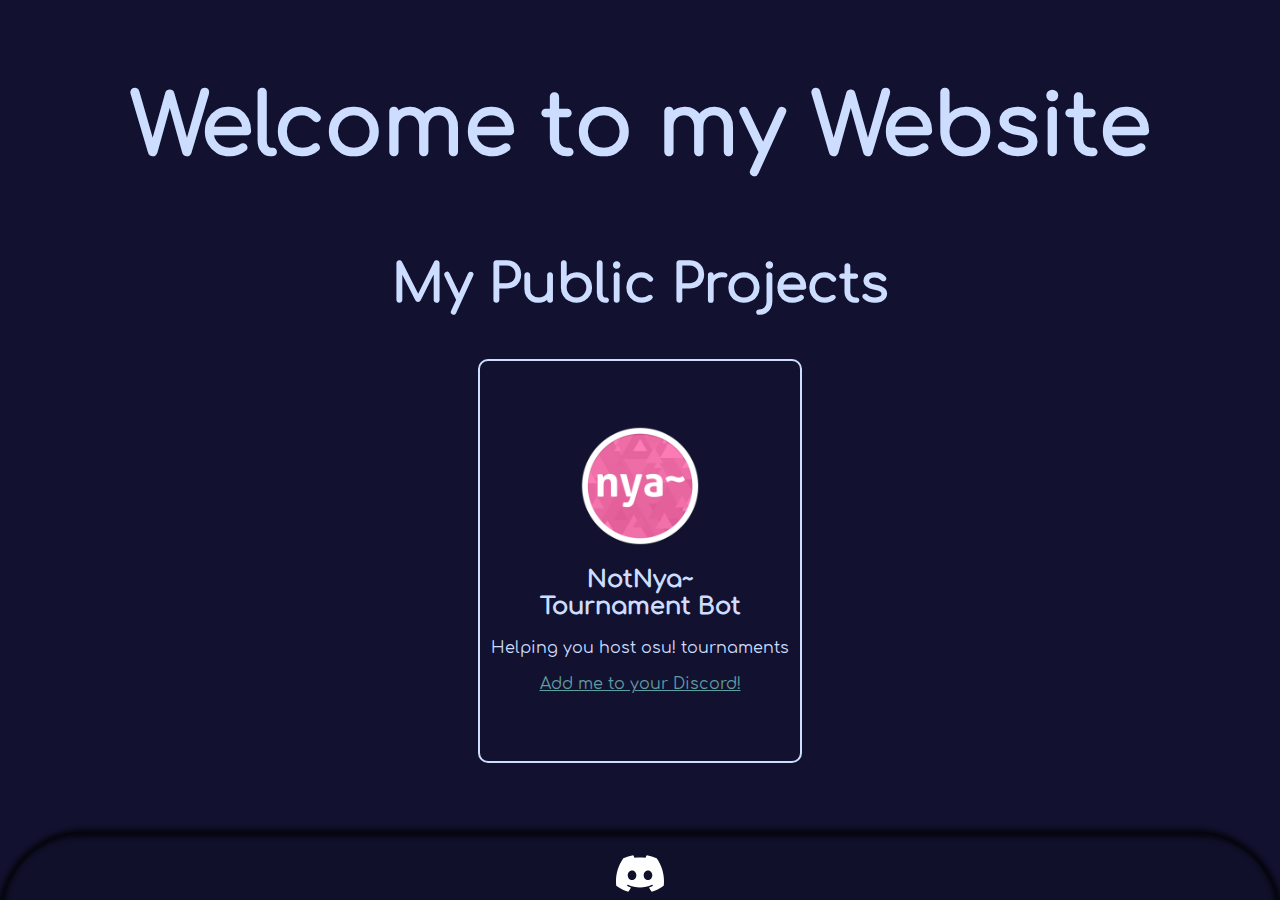
==== index.html @ 64abc387 "added link previews" ====
<!DOCTYPE html>
<html lang="en-US">
<head>
	<title>キグルセン - Homepage</title>

	<meta charset="utf-8"/>
	<meta name="description" content="The main website for キグルセン. You can find all of my public projects here and maybe I'll add some web apps some day."/>
	<meta property="og:image" content="https://cdn.discordapp.com/icons/1034754062509416499/07971fb5cf80f4fa4bf787a6dc78e8ee.webp">
	<meta property="og:url" content="https://kigurusen.github.io">
	<meta name="viewport" content="width=device-width,initial-scale=1"/>

	<link rel="stylesheet" type="text/css" href="style.css"/>

	<!-- <link rel="icon" href="favicon.ico" type="image/x-icon"/> icon coming soon™️ -->
	<!-- <link rel="icon" href="favicon32.png"/> higher res icon? (32x32 instead of 16x16) - coming soon™️ -->
</head>
<body>
	<h1 id="welcome">Welcome to my Website</h1>
	<h2 class="newSec">My Public Projects</h2>
	<main>
		<div class="project">
			<a href="NotNya/"><span></span></a>
			<img src="NotNya/image.png">
			<h2>NotNya~<br>Tournament Bot</h2>
			<div>Helping you host osu! tournaments</div>
			<!-- <a class="lnk" href="https://github.com/kigurusen/NotNya">Github page</a> -->
			<!-- <a class="lnk" href="NotNya/changelog.html">Changelog</a> -->
			<a class="lnk" href="https://discord.com/api/oauth2/authorize?client_id=974614271734448138&permissions=275280743440&scope=bot%20applications.commands" target="_blank" rel="noopener noreferrer">Add me to your Discord!</a>
		</div>
		<!-- <div class="project">
			<a href="project1/"><span></span></a>
			<img src="project1/image.png">
			<h2>project1</h2>
			<div>Description Here</div>
			<a class="lnk" href="https://github.com/kigurusen/">Github page</a>
			<a class="lnk" href="project1/changelog.html">Changelog</a>
		</div> -->
		<!-- <div class="project">
			<a href="project2/"><span></span></a>
			<img src="project2/image.png">
			<h2>project2</h2>
			<div>Description Here</div>
			<a class="lnk" href="https://github.com/kigurusen/">Github page</a>
			<a class="lnk" href="project2/changelog.html">Changelog</a>
		</div> -->
	</main>
	<footer>
		<!-- <a href="https://github.com/kigurusen" target="_blank" rel="noopener noreferrer">
			<img src="img/github.png" width="25rem">
		</a> -->
		<a href="https://discord.gg/EXKEfGQ9UM" target="_blank" rel="noopener noreferrer">
			<img src="img/discord.svg" width="25rem">
		</a>
		<!-- <a href="https://kigurusen.github.io">
			<img src="favicon32.png" width="25rem">
		</a> -->
	</footer>
</body>
</html>
---- style.css ----
@font-face {
	font-family: "Comfortaa-Regular";
	src: url("Comfortaa-Regular.ttf");
}

body {
	background-color: #121230;
	color: #cdf;
	text-align: center;
	font-family: "Comfortaa-Regular";
	margin: 0 0 6.5rem;
	width: 100%;
}	

#welcome {
	margin-top: 5rem;
	font-size: 64pt;
}

.newSec {
	margin: 5rem 0 2.5rem;
	font-size: 40pt;
}

main {
	display: flex;
	justify-content: center;
	flex-wrap: wrap;
}

.project img {
	height: 7.5rem;
}

.project {
	position: relative;
	display: flex;
	flex-direction: column;
	justify-content: center;
	align-items: center;

	margin: 5px;
	border: 2px solid #cdf;
	border-radius: 10px;
	
	width: 20rem;
	height: 25rem;

	transition: .1s ease-in-out;
}

@media (pointer:coarse) {
	.project:active {
		background-color: #10102a;
		translate: 0 3px;
		transition: .1s ease-out;
	}
}

@media (pointer:none), (pointer:fine) {
	.project:hover {
		background-color: #1b1b48;
		translate: -5px -5px;
		box-shadow: 5px 5px 5px 5px #060610;
		transition: .1s ease-in-out;
	}	
	
	.project:active {
		background-color: #10102a;
		translate: -5px -2px;
		transition: .1s ease-out;
	}	
}	

.project div {
	margin-bottom: 15px;
}

.project a {
	z-index: 2;
}

.project span {
	position: absolute; 
	width: 100%;
	height: 100%;
	top: 0;
	left: 0;
  
	z-index: 1;
}

.lnk {
	color: cadetblue;
	padding: 3px
}

.lnk:hover {
	color: #cdf;
}

footer {
	display: flex;
	justify-content: center;
	align-items: center;
	
	position: fixed;
	bottom: -1rem;
	right: 0;
	left: 0;
	padding-bottom: 5px;

	background-color: #10102a;
	border: 2px solid #060610;
	border-radius: 100px 100px 0 0;
	box-shadow: 0 0 5px 3px #060610, inset 0 0 5px 3px #060610;
	
	z-index: 3;
}

footer img {
	margin-top: 1rem;
	margin-bottom: 0.5rem;
	width: 3rem;
	padding: 5px;
}

footer a {
	text-decoration: none;
}
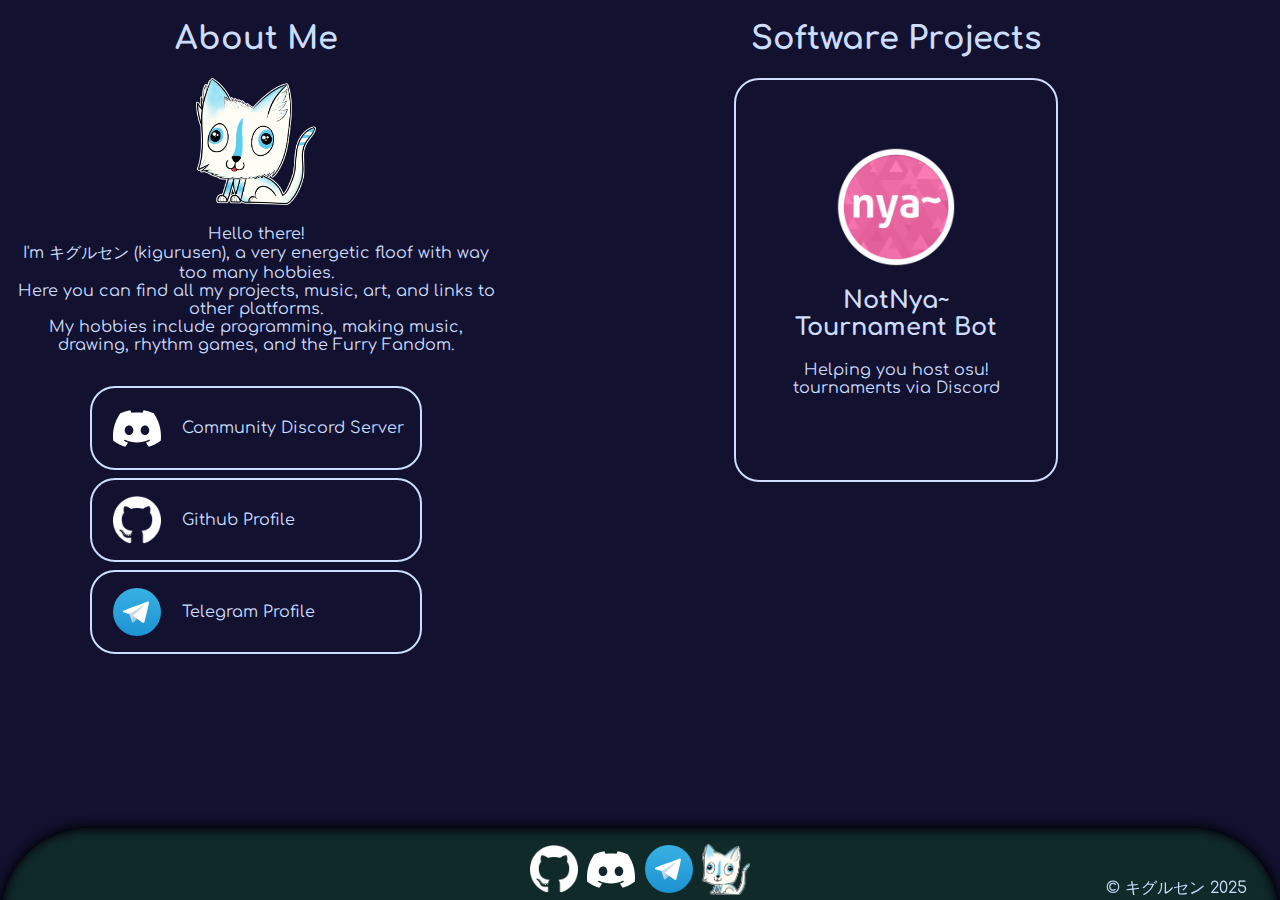
==== commit e3057867: "updated main site" ====
--- a/index.html
+++ b/index.html
@@ -1,59 +1,225 @@
 <!DOCTYPE html>
 <html lang="en-US">
-<head>
-	<title>キグルセン - Homepage</title>
-
-	<meta charset="utf-8"/>
-	<meta name="description" content="The main website for キグルセン. You can find all of my public projects here and maybe I'll add some web apps some day."/>
-	<meta property="og:image" content="https://cdn.discordapp.com/icons/1034754062509416499/07971fb5cf80f4fa4bf787a6dc78e8ee.webp">
-	<meta property="og:url" content="https://kigurusen.github.io">
-	<meta name="viewport" content="width=device-width,initial-scale=1"/>
-
-	<link rel="stylesheet" type="text/css" href="style.css"/>
-
-	<!-- <link rel="icon" href="favicon.ico" type="image/x-icon"/> icon coming soon™️ -->
-	<!-- <link rel="icon" href="favicon32.png"/> higher res icon? (32x32 instead of 16x16) - coming soon™️ -->
-</head>
-<body>
-	<h1 id="welcome">Welcome to my Website</h1>
-	<h2 class="newSec">My Public Projects</h2>
-	<main>
-		<div class="project">
-			<a href="NotNya/"><span></span></a>
-			<img src="NotNya/image.png">
-			<h2>NotNya~<br>Tournament Bot</h2>
-			<div>Helping you host osu! tournaments</div>
-			<!-- <a class="lnk" href="https://github.com/kigurusen/NotNya">Github page</a> -->
-			<!-- <a class="lnk" href="NotNya/changelog.html">Changelog</a> -->
-			<a class="lnk" href="https://discord.com/api/oauth2/authorize?client_id=974614271734448138&permissions=275280743440&scope=bot%20applications.commands" target="_blank" rel="noopener noreferrer">Add me to your Discord!</a>
-		</div>
-		<!-- <div class="project">
-			<a href="project1/"><span></span></a>
-			<img src="project1/image.png">
-			<h2>project1</h2>
-			<div>Description Here</div>
-			<a class="lnk" href="https://github.com/kigurusen/">Github page</a>
-			<a class="lnk" href="project1/changelog.html">Changelog</a>
-		</div> -->
-		<!-- <div class="project">
-			<a href="project2/"><span></span></a>
-			<img src="project2/image.png">
-			<h2>project2</h2>
-			<div>Description Here</div>
-			<a class="lnk" href="https://github.com/kigurusen/">Github page</a>
-			<a class="lnk" href="project2/changelog.html">Changelog</a>
-		</div> -->
-	</main>
-	<footer>
-		<!-- <a href="https://github.com/kigurusen" target="_blank" rel="noopener noreferrer">
-			<img src="img/github.png" width="25rem">
-		</a> -->
-		<a href="https://discord.gg/EXKEfGQ9UM" target="_blank" rel="noopener noreferrer">
-			<img src="img/discord.svg" width="25rem">
-		</a>
-		<!-- <a href="https://kigurusen.github.io">
-			<img src="favicon32.png" width="25rem">
-		</a> -->
-	</footer>
-</body>
+    <head>
+        <title>キグルセン - Homepage</title>
+
+        <style>
+            @import url('https://fonts.googleapis.com/css2?family=Comfortaa:wght@300..700&display=swap');
+        </style>
+
+        <meta charset="utf-8" />
+        <meta
+            name="description"
+            content="The main hub for all my public projects, music, art, and more." />
+        <meta
+            property="og:image"
+            content="https://cdn.discordapp.com/icons/1034754062509416499/07971fb5cf80f4fa4bf787a6dc78e8ee.webp" />
+        <meta
+            property="og:url"
+            content="https://kigurusen.github.io" />
+        <meta
+            name="viewport"
+            content="width=device-width,initial-scale=1" />
+
+        <link
+            rel="stylesheet"
+            type="text/css"
+            href="style.css" />
+
+        <link
+            rel="icon"
+            href="img/favicon32.png" />
+    </head>
+    <body>
+        <!-- About Me Section -->
+        <div
+            id="about"
+            tabindex="-1">
+            <h1>About Me</h1>
+            <div id="about-text">
+                <img
+                    id="about-image"
+                    src="img/aura.webp" />
+                <p>
+                    Hello there!<br />
+                    I'm キグルセン (kigurusen), a very energetic floof with way
+                    too many hobbies.<br />
+                    Here you can find all my projects, music, art, and links to
+                    other platforms.<br />
+                    My hobbies include programming, making music, drawing,
+                    rhythm games, and the Furry Fandom.
+                </p>
+            </div>
+            <div id="about-links">
+                <a
+                    href="https://discord.gg/EXKEfGQ9UM"
+                    target="_blank"
+                    rel="noopener noreferrer">
+                    <img src="img/discord.svg" />
+                    <span>Community Discord Server</span>
+                </a>
+                <a
+                    href="https://github.com/kigurusen"
+                    target="_blank"
+                    rel="noopener noreferrer">
+                    <img src="img/github.png" />
+                    <span>Github Profile</span>
+                </a>
+                <a
+                    href="https://t.me/kigurusen"
+                    target="_blank"
+                    rel="noopener noreferrer">
+                    <img src="img/telegram.svg" />
+                    <span>Telegram Profile</span>
+                </a>
+                <!-- <a
+                    href="helloworld/"
+                    target="_blank"
+                    rel="noopener noreferrer">
+                    <img src="img/telegram.svg" />
+                    <span>Telegram Channel</span>
+                </a> -->
+            </div>
+        </div>
+        <main tabindex="-1">
+            <!-- Software and Programming Projects -->
+            <div>
+                <h1>Software Projects</h1>
+                <div class="tile-list">
+                    <div class="tile">
+                        <a
+                            href="NotNya/"
+                            class="tile-link">
+                        </a>
+                        <img
+                            class="tile-image"
+                            src="NotNya/image.png" />
+                        <h2>NotNya~<br />Tournament Bot</h2>
+                        <div class="tile-description">
+                            Helping you host osu! tournaments via Discord
+                        </div>
+                        <!-- <a
+                            class="tile-sublink"
+                            href="https://github.com/kigurusen/NotNya"
+                            target="_blank"
+                            rel="noopener noreferrer">
+                            Github page
+                        </a> -->
+                        <!-- <a
+                            class="tile-sublink"
+                            href="NotNya/changelog.html">
+                            Changelog
+                        </a> -->
+                        <!-- <a
+                            class="tile-sublink"
+                            href="https://discord.com/api/oauth2/authorize?client_id=974614271734448138&permissions=275280743440&scope=bot%20applications.commands"
+                            target="_blank"
+                            rel="noopener noreferrer">
+                            Add me to your Discord!
+                        </a> -->
+                    </div>
+                    <!-- <div class="tile">
+                        <a
+                            href="helloworld/"
+                            class="tile-link">
+                        </a>
+                        <img
+                            class="tile-image"
+                            src="img/placeholder.svg" />
+                        <h2>placeholder</h2>
+                        <div class="tile-description">Description Here</div>
+                        <a
+                            class="tile-sublink"
+                            href="helloworld/"
+                            target="_blank"
+                            rel="noopener noreferrer">
+                            Github Page
+                        </a>
+                        <a
+                            class="tile-sublink"
+                            href="helloworld/">
+                            Changelog
+                        </a>
+                    </div> -->
+                </div>
+            </div>
+            <!-- Music Section -->
+            <!-- <div>
+                <h1>Music</h1>
+                <div class="tile-list">
+                    <div class="tile">
+                        <a
+                            href="helloworld/"
+                            class="tile-link">
+                        </a>
+                        <img
+                            class="tile-image"
+                            src="img/placeholder.svg" />
+                        <h2>placeholder</h2>
+                        <div class="tile-description music-tags">
+                            Genres/Tags Here
+                        </div>
+                        <div class="tile-description">Description Here</div>
+                        <a
+                            class="tile-sublink"
+                            href="helloworld/"
+                            target="_blank"
+                            rel="noopener noreferrer">
+                            Listen on Placeholder
+                        </a>
+                        <a
+                            class="tile-sublink"
+                            href="helloworld/"
+                            target="_blank"
+                            rel="noopener noreferrer">
+                            Listen on Placeholder
+                        </a>
+                    </div>
+                </div>
+            </div> -->
+            <!-- Art Section -->
+            <!-- <div>
+                <h1>Art</h1>
+                <div class="tile-list art-tile">
+                    <div class="tile">
+                        <a
+                            href="helloworld/"
+                            class="tile-link">
+                        </a>
+                        <img
+                            class="tile-image"
+                            src="img/placeholder.svg" />
+                        <h2>placeholder</h2>
+                        <div class="tile-description">Description Here</div>
+                    </div>
+                </div>
+            </div> -->
+        </main>
+        <footer>
+            <div id="footer-links">
+                <a
+                    href="https://github.com/kigurusen"
+                    target="_blank"
+                    rel="noopener noreferrer">
+                    <img src="img/github.png" />
+                </a>
+                <a
+                    href="https://discord.gg/EXKEfGQ9UM"
+                    target="_blank"
+                    rel="noopener noreferrer">
+                    <img src="img/discord.svg" />
+                </a>
+                <a
+                    href="https://t.me/kigurusen"
+                    target="_blank"
+                    rel="noopener noreferrer">
+                    <img src="img/telegram.svg" />
+                </a>
+                <a href="/">
+                    <img src="img/aura.webp" />
+                </a>
+            </div>
+            <span id="copy"> &copy; キグルセン 2025 </span>
+        </footer>
+    </body>
 </html>
--- a/style.css
+++ b/style.css
@@ -1,130 +1,182 @@
-@font-face {
-	font-family: "Comfortaa-Regular";
-	src: url("Comfortaa-Regular.ttf");
-}
+@import 'base.css';
 
-body {
-	background-color: #121230;
-	color: #cdf;
-	text-align: center;
-	font-family: "Comfortaa-Regular";
-	margin: 0 0 6.5rem;
-	width: 100%;
-}	
-
-#welcome {
-	margin-top: 5rem;
-	font-size: 64pt;
-}
-
-.newSec {
-	margin: 5rem 0 2.5rem;
-	font-size: 40pt;
+a span {
+    display: block;
 }
 
 main {
-	display: flex;
-	justify-content: center;
-	flex-wrap: wrap;
+    display: flex;
+    flex-direction: column;
+    gap: 3rem;
 }
 
-.project img {
-	height: 7.5rem;
+#about {
+    margin-bottom: 3rem;
 }
 
-.project {
-	position: relative;
-	display: flex;
-	flex-direction: column;
-	justify-content: center;
-	align-items: center;
-
-	margin: 5px;
-	border: 2px solid #cdf;
-	border-radius: 10px;
-	
-	width: 20rem;
-	height: 25rem;
-
-	transition: .1s ease-in-out;
+#about-image {
+    width: 7.5rem;
 }
 
-@media (pointer:coarse) {
-	.project:active {
-		background-color: #10102a;
-		translate: 0 3px;
-		transition: .1s ease-out;
-	}
+#about-text {
+    text-wrap: balance;
+    max-width: 30rem;
+    margin: 0 auto 2rem;
 }
 
-@media (pointer:none), (pointer:fine) {
-	.project:hover {
-		background-color: #1b1b48;
-		translate: -5px -5px;
-		box-shadow: 5px 5px 5px 5px #060610;
-		transition: .1s ease-in-out;
-	}	
-	
-	.project:active {
-		background-color: #10102a;
-		translate: -5px -2px;
-		transition: .1s ease-out;
-	}	
-}	
+#about-links {
+    display: flex;
+    flex-wrap: nowrap;
+    flex-direction: column;
 
-.project div {
-	margin-bottom: 15px;
+    width: max-content;
+    gap: 0.5rem;
+    margin: 0 auto;
+    text-align: left;
 }
 
-.project a {
-	z-index: 2;
+#about-links a {
+    display: flex;
+    align-items: center;
+
+    height: 5rem;
+
+    text-decoration: none;
+    color: var(--text);
+
+    border: 0.15rem solid var(--text);
+    border-radius: 25px;
+
+    transition: 0.1s ease-in-out;
+    padding: 0 1rem 0 0.3rem;
+
+    z-index: 1; /* above content to stay clickable */
 }
 
-.project span {
-	position: absolute; 
-	width: 100%;
-	height: 100%;
-	top: 0;
-	left: 0;
-  
-	z-index: 1;
+#about-links a:focus,
+.tile-link:focus {
+    border: 0.15rem solid var(--accent-text);
+    box-shadow: inset 0 0 5rem 2rem var(--accent-main);
 }
 
-.lnk {
-	color: cadetblue;
-	padding: 3px
+#about-links a:active,
+.tile:active {
+    background-color: var(--accent-main);
+    translate: 0 0.2rem;
+    transition: 0.1s ease-out;
 }
 
-.lnk:hover {
-	color: #cdf;
+#about-links img {
+    max-height: 3rem;
+    width: 3rem;
+    margin: auto 1rem;
+    padding-right: 0.3rem;
 }
 
-footer {
-	display: flex;
-	justify-content: center;
-	align-items: center;
-	
-	position: fixed;
-	bottom: -1rem;
-	right: 0;
-	left: 0;
-	padding-bottom: 5px;
-
-	background-color: #10102a;
-	border: 2px solid #060610;
-	border-radius: 100px 100px 0 0;
-	box-shadow: 0 0 5px 3px #060610, inset 0 0 5px 3px #060610;
-	
-	z-index: 3;
+.tile-list {
+    display: flex;
+    justify-content: center;
+    flex-wrap: wrap;
+    gap: 1rem;
 }
 
-footer img {
-	margin-top: 1rem;
-	margin-bottom: 0.5rem;
-	width: 3rem;
-	padding: 5px;
+.tile {
+    position: relative;
+    display: flex;
+    flex-direction: column;
+    justify-content: center;
+    align-items: center;
+    flex-grow: 0;
+    flex-shrink: 0;
+
+    width: 20rem;
+    height: 25rem;
+
+    border: 0.15rem solid var(--text);
+    border-radius: 25px;
+
+    transition: 0.1s ease-in-out;
 }
 
-footer a {
-	text-decoration: none;
-}+.tile-image {
+    height: 7.5rem;
+    max-width: 15rem;
+}
+
+.art-tile .tile-image {
+    max-height: 15rem;
+    max-width: none;
+    width: 18rem;
+    height: auto;
+}
+
+.tile-description {
+    margin-bottom: 1rem;
+    text-wrap: balance;
+}
+
+.music-tags {
+    margin-top: -0.75rem;
+}
+
+.tile-link {
+    position: absolute;
+    width: 100%;
+    height: 100%;
+    top: 0;
+    left: 0;
+
+    border-radius: 25px; /* for keyboard navigation highlight */
+
+    z-index: 1; /* above content to stay clickable */
+}
+
+.tile-sublink {
+    z-index: 2;
+    color: var(--accent-text);
+    padding: 0.2rem;
+}
+
+.tile-sublink:focus {
+    background-color: var(--accent-main);
+    border-radius: 10px;
+    color: var(--accent-text-light);
+}
+
+@media (min-width: 45rem) {
+    body {
+        display: flex;
+        flex-wrap: nowrap;
+    }
+
+    main {
+        overflow-y: scroll;
+        padding-bottom: 1rem;
+        max-height: calc(100vh - 6rem);
+        width: 60vw;
+        min-width: 21rem;
+    }
+
+    #about {
+        overflow-y: scroll;
+        padding-bottom: 1rem;
+        max-height: calc(100vh - 6rem);
+        width: 40vw;
+        min-width: 24rem;
+        margin-bottom: 0;
+    }
+}
+
+@media (any-hover: hover) {
+    .tile-sublink:hover {
+        color: var(--accent-text-light);
+    }
+
+    .tile:hover,
+    #about-links a:hover {
+        background-color: var(--bg-light);
+        translate: -0.25rem -0.25rem;
+        box-shadow: 0.25rem 0.25rem 0.25rem 0.25rem var(--shadows);
+        transition: 0.1s ease-in-out;
+    }
+}
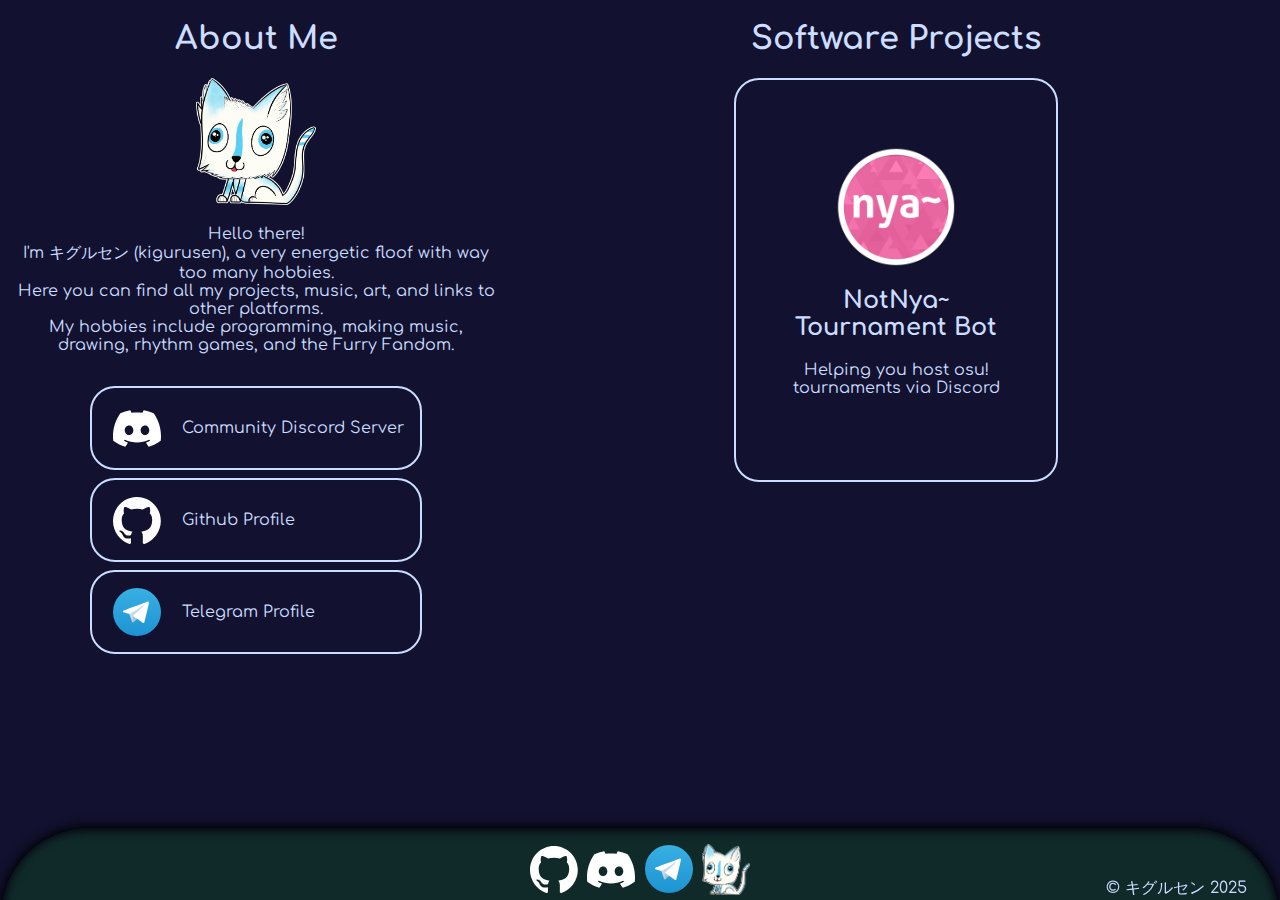
==== commit 616b69c2: "replaced github logo png with svg" ====
--- a/index.html
+++ b/index.html
@@ -62,7 +62,7 @@
                     href="https://github.com/kigurusen"
                     target="_blank"
                     rel="noopener noreferrer">
-                    <img src="img/github.png" />
+                    <img src="img/github.svg" />
                     <span>Github Profile</span>
                 </a>
                 <a
@@ -201,7 +201,7 @@
                     href="https://github.com/kigurusen"
                     target="_blank"
                     rel="noopener noreferrer">
-                    <img src="img/github.png" />
+                    <img src="img/github.svg" />
                 </a>
                 <a
                     href="https://discord.gg/EXKEfGQ9UM"
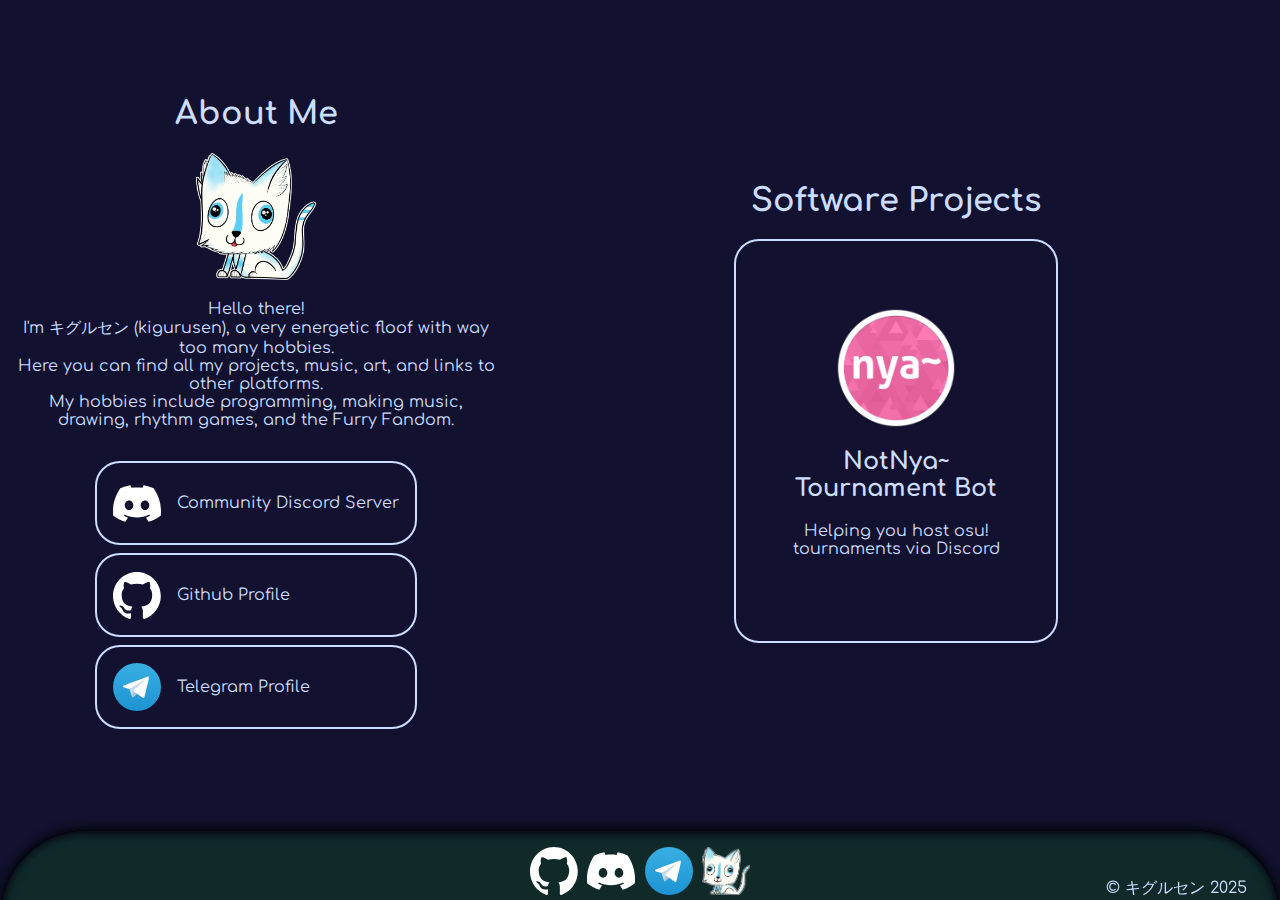
==== commit f48c024b: "use variables and unified styles" ====
--- a/index.html
+++ b/index.html
@@ -54,28 +54,32 @@
                 <a
                     href="https://discord.gg/EXKEfGQ9UM"
                     target="_blank"
-                    rel="noopener noreferrer">
+                    rel="noopener noreferrer"
+                    class="focusable activatable hoverable">
                     <img src="img/discord.svg" />
-                    <span>Community Discord Server</span>
+                    Community Discord Server
                 </a>
                 <a
                     href="https://github.com/kigurusen"
                     target="_blank"
-                    rel="noopener noreferrer">
+                    rel="noopener noreferrer"
+                    class="focusable activatable hoverable">
                     <img src="img/github.svg" />
-                    <span>Github Profile</span>
+                    Github Profile
                 </a>
                 <a
                     href="https://t.me/kigurusen"
                     target="_blank"
-                    rel="noopener noreferrer">
+                    rel="noopener noreferrer"
+                    class="focusable activatable hoverable">
                     <img src="img/telegram.svg" />
-                    <span>Telegram Profile</span>
+                    Telegram Profile
                 </a>
                 <!-- <a
                     href="helloworld/"
                     target="_blank"
-                    rel="noopener noreferrer">
+                    rel="noopener noreferrer"
+                    class="focusable activatable hoverable">
                     <img src="img/telegram.svg" />
                     <span>Telegram Channel</span>
                 </a> -->
@@ -86,15 +90,15 @@
             <div>
                 <h1>Software Projects</h1>
                 <div class="tile-list">
-                    <div class="tile">
+                    <div class="tile activatable hoverable">
                         <a
                             href="NotNya/"
-                            class="tile-link">
+                            class="tile-link focusable">
                         </a>
                         <img
                             class="tile-image"
                             src="NotNya/image.png" />
-                        <h2>NotNya~<br />Tournament Bot</h2>
+                        <h2>NotNya~ Tournament Bot</h2>
                         <div class="tile-description">
                             Helping you host osu! tournaments via Discord
                         </div>
@@ -118,10 +122,10 @@
                             Add me to your Discord!
                         </a> -->
                     </div>
-                    <!-- <div class="tile">
-                        <a
-                            href="helloworld/"
-                            class="tile-link">
+                    <!-- <div class="tile activatable hoverable">
+                        <a
+                            href="helloworld/"
+                            class="tile-link focusable">
                         </a>
                         <img
                             class="tile-image"
@@ -147,10 +151,10 @@
             <!-- <div>
                 <h1>Music</h1>
                 <div class="tile-list">
-                    <div class="tile">
-                        <a
-                            href="helloworld/"
-                            class="tile-link">
+                    <div class="tile activatable hoverable">
+                        <a
+                            href="helloworld/"
+                            class="tile-link focusable">
                         </a>
                         <img
                             class="tile-image"
@@ -181,10 +185,10 @@
             <!-- <div>
                 <h1>Art</h1>
                 <div class="tile-list art-tile">
-                    <div class="tile">
-                        <a
-                            href="helloworld/"
-                            class="tile-link">
+                    <div class="tile activatable hoverable">
+                        <a
+                            href="helloworld/"
+                            class="tile-link focusable">
                         </a>
                         <img
                             class="tile-image"
--- a/style.css
+++ b/style.css
@@ -1,8 +1,4 @@
 @import 'base.css';
-
-a span {
-    display: block;
-}
 
 main {
     display: flex;
@@ -15,7 +11,7 @@
 }
 
 #about-image {
-    width: 7.5rem;
+    width: var(--main-img-size);
 }
 
 #about-text {
@@ -39,45 +35,26 @@
     display: flex;
     align-items: center;
 
-    height: 5rem;
+    height: var(--button-height);
+    padding-right: 1rem;
+    border: var(--button-border) solid var(--text);
+    border-radius: var(--border-radius);
 
-    text-decoration: none;
-    color: var(--text);
-
-    border: 0.15rem solid var(--text);
-    border-radius: 25px;
-
-    transition: 0.1s ease-in-out;
-    padding: 0 1rem 0 0.3rem;
-
+    transition: var(--anim-duration) ease-in-out;
     z-index: 1; /* above content to stay clickable */
-}
-
-#about-links a:focus,
-.tile-link:focus {
-    border: 0.15rem solid var(--accent-text);
-    box-shadow: inset 0 0 5rem 2rem var(--accent-main);
-}
-
-#about-links a:active,
-.tile:active {
-    background-color: var(--accent-main);
-    translate: 0 0.2rem;
-    transition: 0.1s ease-out;
 }
 
 #about-links img {
     max-height: 3rem;
     width: 3rem;
     margin: auto 1rem;
-    padding-right: 0.3rem;
 }
 
 .tile-list {
     display: flex;
     justify-content: center;
     flex-wrap: wrap;
-    gap: 1rem;
+    gap: var(--button-gap);
 }
 
 .tile {
@@ -89,13 +66,15 @@
     flex-grow: 0;
     flex-shrink: 0;
 
-    width: 20rem;
-    height: 25rem;
+    text-wrap: balance;
+    width: 18rem;
+    height: 23rem;
+    padding: 1rem;
 
-    border: 0.15rem solid var(--text);
-    border-radius: 25px;
+    border: var(--button-border) solid var(--text);
+    border-radius: var(--border-radius);
 
-    transition: 0.1s ease-in-out;
+    transition: var(--anim-duration) ease-in-out;
 }
 
 .tile-image {
@@ -112,7 +91,6 @@
 
 .tile-description {
     margin-bottom: 1rem;
-    text-wrap: balance;
 }
 
 .music-tags {
@@ -126,7 +104,7 @@
     top: 0;
     left: 0;
 
-    border-radius: 25px; /* for keyboard navigation highlight */
+    border-radius: var(--border-radius); /* for keyboard navigation highlight */
 
     z-index: 1; /* above content to stay clickable */
 }
@@ -137,16 +115,28 @@
     padding: 0.2rem;
 }
 
-.tile-sublink:focus {
+.tile-sublink:active {
+    color: var(--accent-light);
+}
+
+.tile-sublink:focus-visible {
     background-color: var(--accent-main);
     border-radius: 10px;
     color: var(--accent-text-light);
+}
+
+@media (any-hover: hover) {
+    .tile-sublink:hover {
+        color: var(--accent-text-light);
+    }
 }
 
 @media (min-width: 45rem) {
     body {
         display: flex;
         flex-wrap: nowrap;
+        align-items: center;
+        height: calc(100vh - 5rem);
     }
 
     main {
@@ -166,17 +156,3 @@
         margin-bottom: 0;
     }
 }
-
-@media (any-hover: hover) {
-    .tile-sublink:hover {
-        color: var(--accent-text-light);
-    }
-
-    .tile:hover,
-    #about-links a:hover {
-        background-color: var(--bg-light);
-        translate: -0.25rem -0.25rem;
-        box-shadow: 0.25rem 0.25rem 0.25rem 0.25rem var(--shadows);
-        transition: 0.1s ease-in-out;
-    }
-}
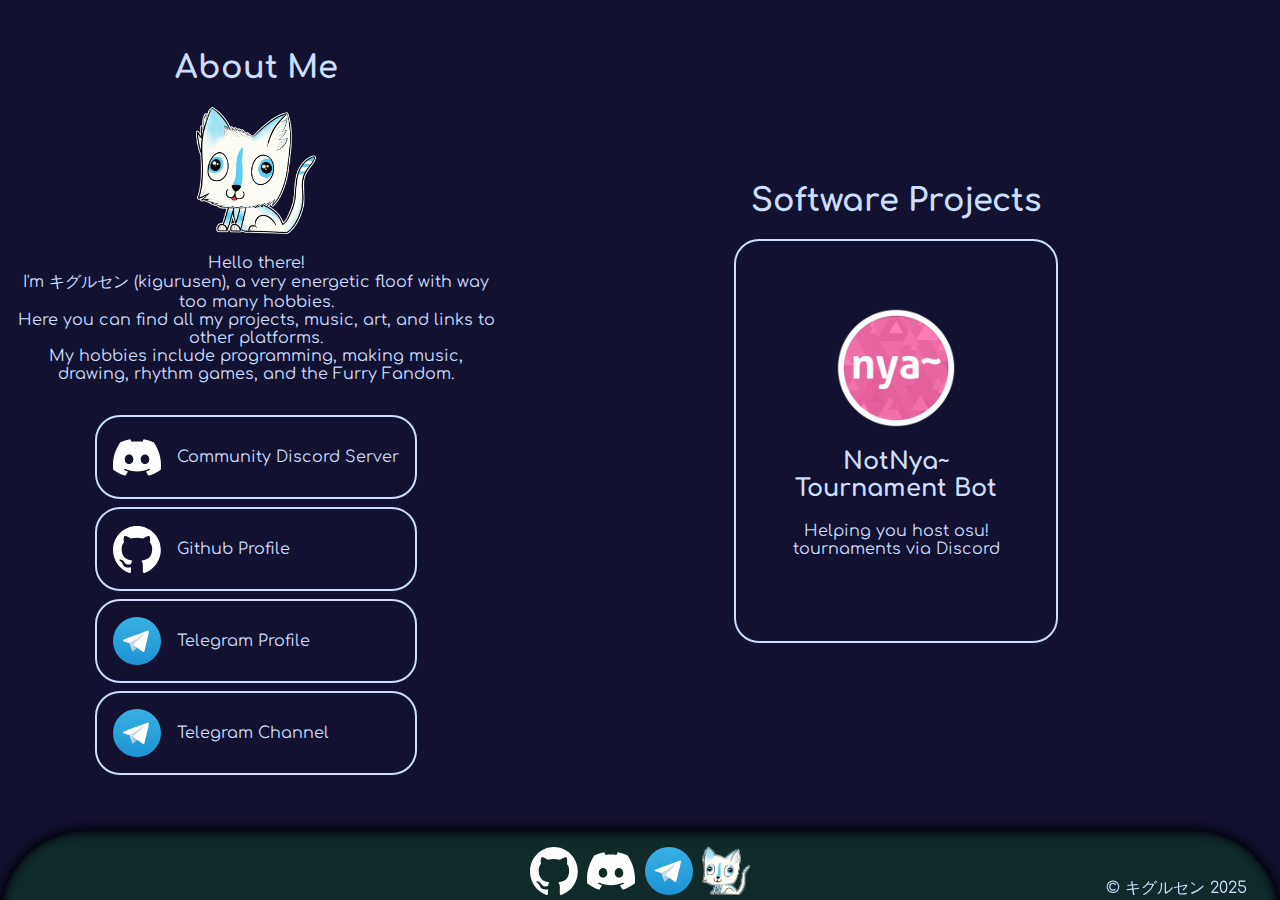
==== commit 14009353: "add telegram channel to links" ====
--- a/index.html
+++ b/index.html
@@ -75,14 +75,14 @@
                     <img src="img/telegram.svg" />
                     Telegram Profile
                 </a>
-                <!-- <a
-                    href="helloworld/"
+                <a
+                    href="https://t.me/kigustuff"
                     target="_blank"
                     rel="noopener noreferrer"
                     class="focusable activatable hoverable">
                     <img src="img/telegram.svg" />
                     <span>Telegram Channel</span>
-                </a> -->
+                </a>
             </div>
         </div>
         <main tabindex="-1">
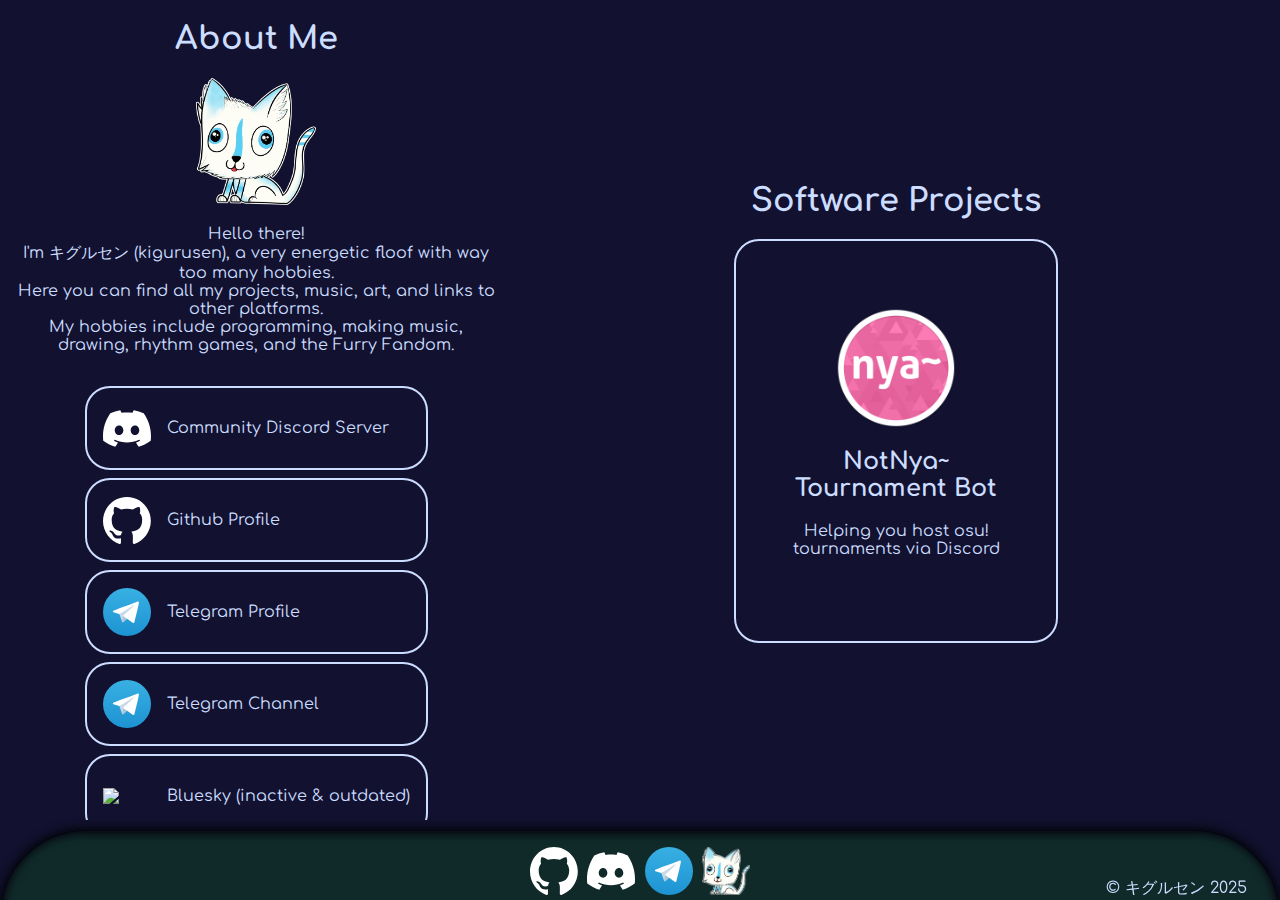
==== commit c8c0f9bf: "added funni image recursion and link to inactive bluesky profile" ====
--- a/index.html
+++ b/index.html
@@ -2,10 +2,6 @@
 <html lang="en-US">
     <head>
         <title>キグルセン - Homepage</title>
-
-        <style>
-            @import url('https://fonts.googleapis.com/css2?family=Comfortaa:wght@300..700&display=swap');
-        </style>
 
         <meta charset="utf-8" />
         <meta
@@ -37,9 +33,13 @@
             tabindex="-1">
             <h1>About Me</h1>
             <div id="about-text">
+                <a
+                    href=""
+                    tabindex="-1">
                 <img
                     id="about-image"
                     src="img/aura.webp" />
+                </a>
                 <p>
                     Hello there!<br />
                     I'm キグルセン (kigurusen), a very energetic floof with way
@@ -83,6 +83,14 @@
                     <img src="img/telegram.svg" />
                     <span>Telegram Channel</span>
                 </a>
+                <a
+                    href="https://bsky.app/profile/kigurusen.bsky.social"
+                    target="_blank"
+                    rel="noopener noreferrer"
+                    class="focusable activatable hoverable">
+                    <img src="img/bluesky.svg" />
+                    <span>Bluesky (inactive & outdated)</span>
+                </a>
             </div>
         </div>
         <main tabindex="-1">
--- a/style.css
+++ b/style.css
@@ -18,6 +18,7 @@
     text-wrap: balance;
     max-width: 30rem;
     margin: 0 auto 2rem;
+    padding: 0 1rem;
 }
 
 #about-links {
@@ -140,7 +141,7 @@
     }
 
     main {
-        overflow-y: scroll;
+        overflow-y: auto;
         padding-bottom: 1rem;
         max-height: calc(100vh - 6rem);
         width: 60vw;
@@ -148,7 +149,7 @@
     }
 
     #about {
-        overflow-y: scroll;
+        overflow-y: auto;
         padding-bottom: 1rem;
         max-height: calc(100vh - 6rem);
         width: 40vw;
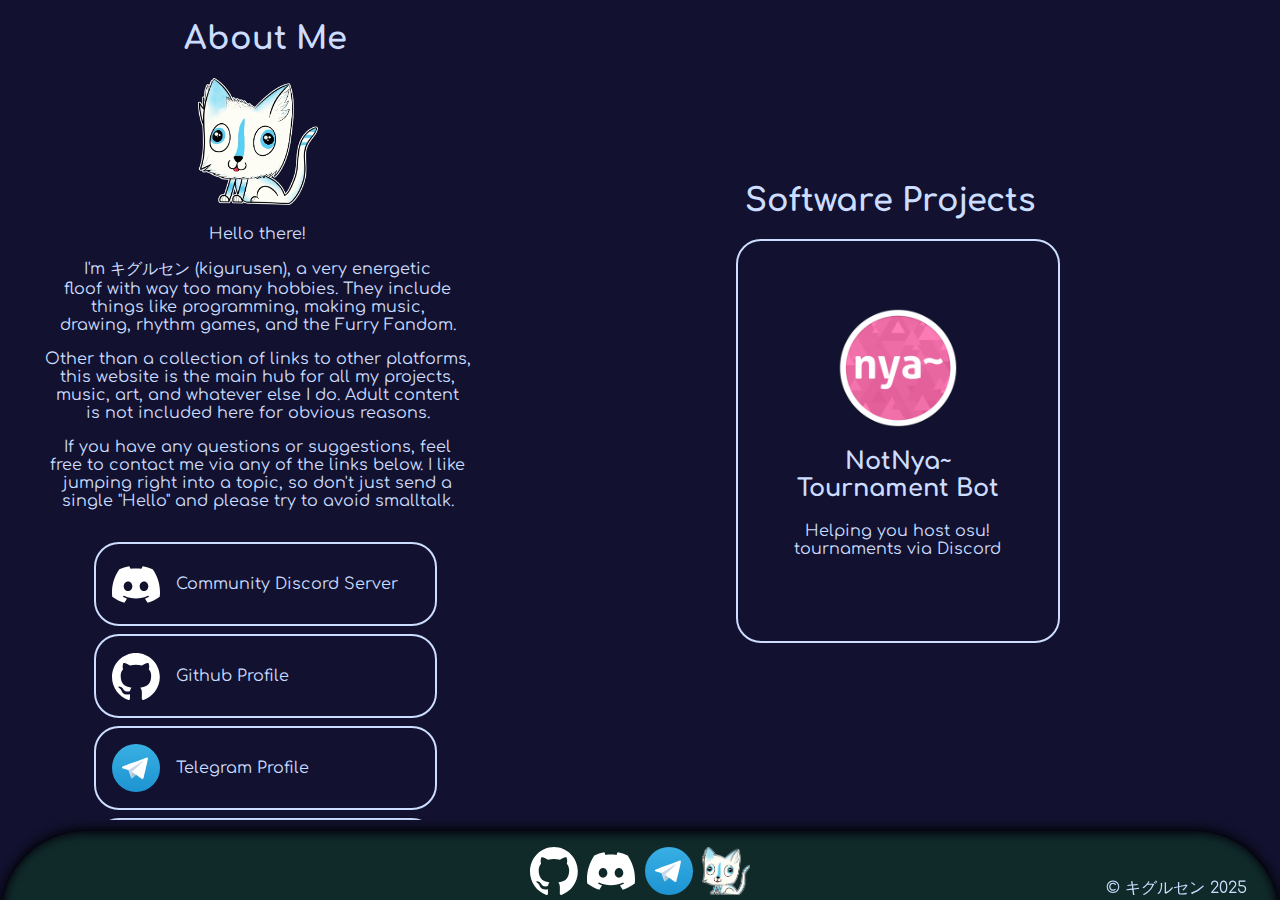
==== commit 93f998ae: "updated About Me" ====
--- a/index.html
+++ b/index.html
@@ -36,18 +36,27 @@
                 <a
                     href=""
                     tabindex="-1">
-                <img
-                    id="about-image"
-                    src="img/aura.webp" />
-                </a>
+                    <img
+                        id="about-image"
+                        src="img/aura.webp" />
+                </a>
+                <p>Hello there!</p>
                 <p>
-                    Hello there!<br />
                     I'm キグルセン (kigurusen), a very energetic floof with way
-                    too many hobbies.<br />
-                    Here you can find all my projects, music, art, and links to
-                    other platforms.<br />
-                    My hobbies include programming, making music, drawing,
-                    rhythm games, and the Furry Fandom.
+                    too many hobbies. They include things like programming,
+                    making music, drawing, rhythm games, and the Furry Fandom.
+                </p>
+                <p>
+                    Other than a collection of links to other platforms, this
+                    website is the main hub for all my projects, music, art, and
+                    whatever else I do. Adult content is not included here for
+                    obvious reasons.
+                </p>
+                <p>
+                    If you have any questions or suggestions, feel free to
+                    contact me via any of the links below. I like jumping right
+                    into a topic, so don't just send a single "Hello" and please
+                    try to avoid smalltalk.
                 </p>
             </div>
             <div id="about-links">
--- a/style.css
+++ b/style.css
@@ -18,7 +18,6 @@
     text-wrap: balance;
     max-width: 30rem;
     margin: 0 auto 2rem;
-    padding: 0 1rem;
 }
 
 #about-links {
@@ -132,7 +131,7 @@
     }
 }
 
-@media (min-width: 45rem) {
+@media (min-width: 48rem) {
     body {
         display: flex;
         flex-wrap: nowrap;
@@ -156,4 +155,12 @@
         min-width: 24rem;
         margin-bottom: 0;
     }
+
+    #about-text {
+        padding-right: 1rem;
+    }
+
+    .tile-list {
+        padding-left: 1rem;
+    }
 }
